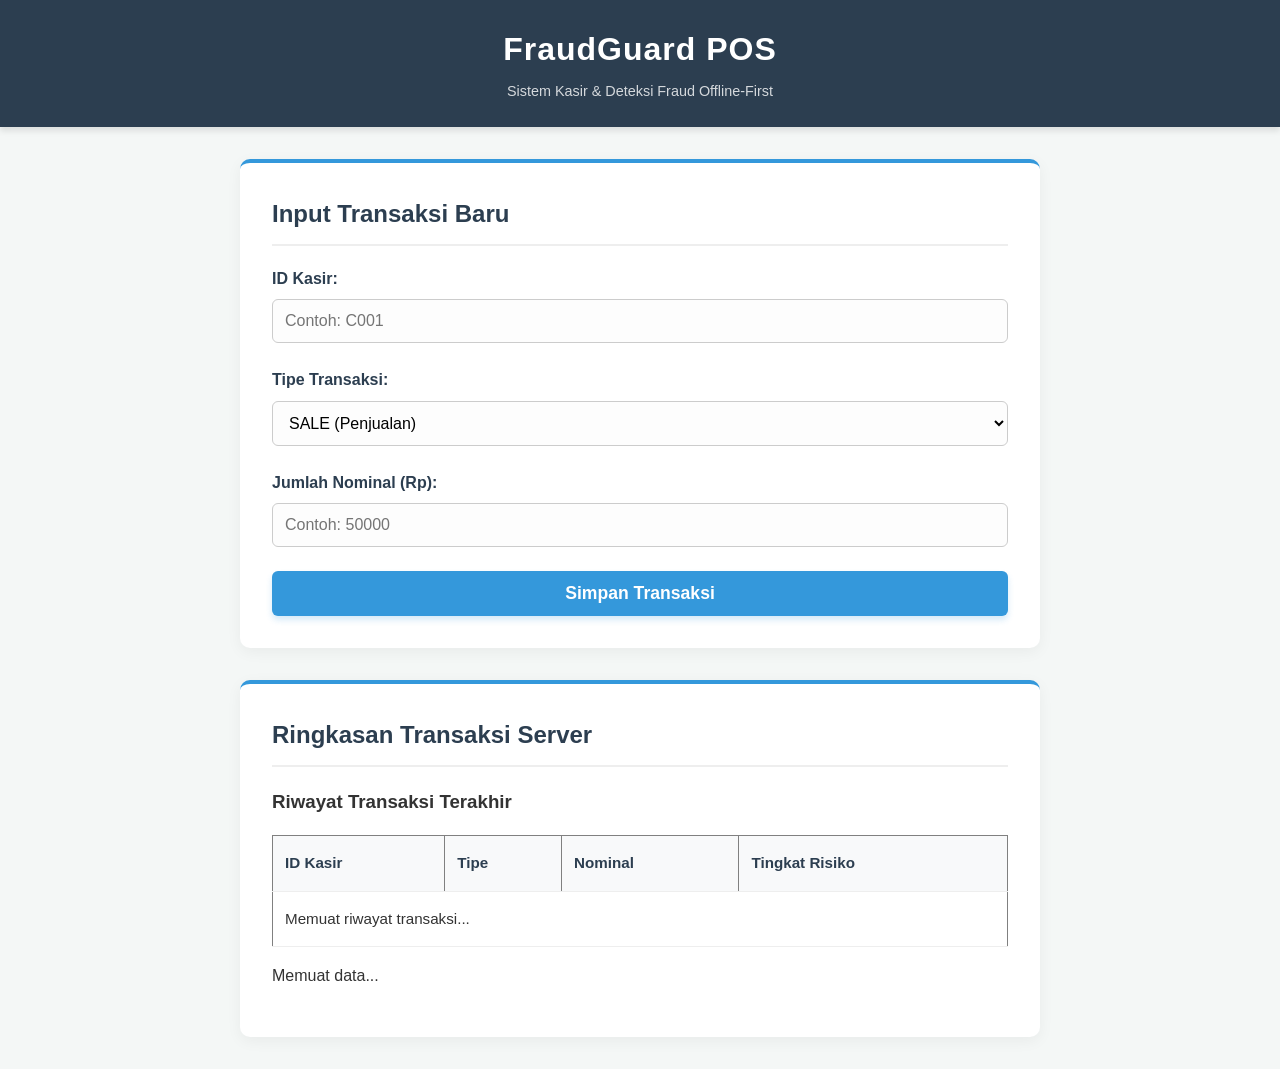
==== pwa/index.html @ b14b24f3 "feat(pwa): add Progressive Web App with offline-first cashier interface - Add PWA frontend for cashi" ====
<!DOCTYPE html>
<html lang="id">
<head>
    <meta charset="UTF-8">
    <meta name="viewport" content="width=device-width, initial-scale=1.0">
    <title>FraudGuard Point of Sale</title>
    <link rel="icon" href="data:,">
    
    <link rel="manifest" href="manifest.json">
    
    <link rel="stylesheet" href="style.css">
    
    <meta name="theme-color" content="#2c3e50">
</head>
<body>

    <header>
        <h1>FraudGuard POS</h1>
        <p>Sistem Kasir & Deteksi Fraud Offline-First</p>
    </header>

    <main>
        <section class="card">
            <h2>Input Transaksi Baru</h2>
            <form id="form-transaksi">
                <div class="form-group">
                    <label for="input-cashier">ID Kasir:</label>
                    <input type="text" id="input-cashier" required placeholder="Contoh: C001">
                </div>

                <div class="form-group">
                    <label for="input-type">Tipe Transaksi:</label>
                    <select id="input-type" required>
                        <option value="SALE">SALE (Penjualan)</option>
                        <option value="REFUND">REFUND (Pengembalian)</option>
                        <option value="VOID">VOID (Pembatalan)</option>
                        <option value="DISCOUNT">DISCOUNT (Diskon)</option>
                    </select>
                </div>

                <div class="form-group">
                    <label for="input-amount">Jumlah Nominal (Rp):</label>
                    <input type="number" id="input-amount" required min="0" placeholder="Contoh: 50000">
                </div>

                <button type="submit" class="btn-submit">Simpan Transaksi</button>
            </form>
        </section>

        <section class="card">
            <h2>Ringkasan Transaksi Server</h2>
            <div id="data-dashboard">
                <h3 style="margin-top: 20px;">Riwayat Transaksi Terakhir</h3>
        <table border="1" width="100%" style="border-collapse: collapse; text-align: left;">
            <thead>
                <tr>
                    <th>ID Kasir</th>
                    <th>Tipe</th>
                    <th>Nominal</th>
                    <th>Tingkat Risiko</th>
                </tr>
            </thead>
            <tbody id="body-riwayat-transaksi">
                <tr>
                    <td colspan="4">Memuat riwayat transaksi...</td>
                </tr>
            </tbody>
        </table>
                <p>Memuat data...</p>
            </div>
        </section>
    </main>

    <script src="db.js"></script>
    <script src="app.js"></script>

    <script>
        // Deklarasi variabel terlebih dahulu
        let pendaftaranSW;
        let pesanError;

        if ('serviceWorker' in navigator) {
            window.addEventListener('load', function() {
                navigator.serviceWorker.register('sw.js')
                    .then(function(registration) {
                        pendaftaranSW = registration;
                        console.log('Service Worker berhasil didaftarkan, scope:', pendaftaranSW.scope);
                    })
                    .catch(function(error) {
                        pesanError = error;
                        console.log('Pendaftaran Service Worker gagal:', pesanError);
                    });
            });
        }
    </script>
</body>
</html>
---- pwa/style.css ----
/* Tentukan Palet Warna dan Variabel Global */
:root {
    --primary-color: #2c3e50;
    --secondary-color: #3498db;
    --hover-color: #2980b9;
    --bg-color: #f4f7f6;
    --card-bg: #ffffff;
    --text-color: #333333;
    --border-radius: 10px;
}

/* Pengaturan Dasar Halaman */
body {
    font-family: 'Segoe UI', Tahoma, Geneva, Verdana, sans-serif;
    background-color: var(--bg-color);
    color: var(--text-color);
    margin: 0;
    padding: 0;
    line-height: 1.6;
}

/* Bagian Header / Kepala Web */
header {
    background-color: var(--primary-color);
    color: white;
    padding: 1.5rem;
    text-align: center;
    box-shadow: 0 4px 6px rgba(0,0,0,0.1);
}

header h1 {
    margin: 0;
    font-size: 2rem;
    letter-spacing: 1px;
}

header p {
    margin: 5px 0 0;
    opacity: 0.8;
    font-size: 0.9rem;
}

/* Pembungkus Konten Utama */
main {
    max-width: 800px;
    margin: 2rem auto;
    padding: 0 1.5rem;
}

/* Desain Kartu (Card) */
.card {
    background-color: var(--card-bg);
    border-radius: var(--border-radius);
    padding: 2rem;
    margin-bottom: 2rem;
    box-shadow: 0 4px 15px rgba(0,0,0,0.05);
    border-top: 4px solid var(--secondary-color);
}

.card h2 {
    margin-top: 0;
    color: var(--primary-color);
    border-bottom: 2px solid #eee;
    padding-bottom: 10px;
    margin-bottom: 20px;
}

/* Desain Form Kasir */
.form-group {
    margin-bottom: 1.5rem;
}

label {
    display: block;
    margin-bottom: 0.5rem;
    font-weight: 600;
    color: var(--primary-color);
}

input, select {
    width: 100%;
    padding: 12px;
    border: 1px solid #ccc;
    border-radius: 6px;
    box-sizing: border-box;
    font-size: 1rem;
    background-color: #fdfdfd;
    transition: border-color 0.3s;
}

input:focus, select:focus {
    border-color: var(--secondary-color);
    outline: none;
    box-shadow: 0 0 5px rgba(52, 152, 219, 0.3);
}

/* Desain Tombol Submit */
.btn-submit {
    background-color: var(--secondary-color);
    color: white;
    padding: 12px 20px;
    border: none;
    border-radius: 6px;
    font-size: 1.1rem;
    font-weight: bold;
    cursor: pointer;
    width: 100%;
    transition: background-color 0.3s, transform 0.1s;
    box-shadow: 0 4px 6px rgba(52, 152, 219, 0.2);
}

.btn-submit:hover {
    background-color: var(--hover-color);
}

.btn-submit:active {
    transform: translateY(2px);
}

/* Desain Tabel Riwayat Transaksi */
table {
    width: 100%;
    border-collapse: collapse;
    margin-top: 1rem;
    font-size: 0.95rem;
}

th, td {
    padding: 15px 12px;
    text-align: left;
    border-bottom: 1px solid #eee;
}

th {
    background-color: #f8f9fa;
    color: var(--primary-color);
    font-weight: 700;
}

tr:hover {
    background-color: #f1f5f9;
}

/* Desain Notifikasi (Alerts) dari AI */
.alert {
    padding: 15px 20px;
    margin: 20px auto;
    max-width: 800px;
    border-radius: 8px;
    font-weight: bold;
    text-align: center;
    box-shadow: 0 4px 6px rgba(0,0,0,0.1);
    animation: slideDown 0.4s ease-out;
}

.alert.success {
    background-color: #d4edda;
    color: #155724;
    border-left: 5px solid #28a745;
}

.alert.warning {
    background-color: #fff3cd;
    color: #856404;
    border-left: 5px solid #ffc107;
}

.alert.critical {
    background-color: #f8d7da;
    color: #721c24;
    border-left: 5px solid #dc3545;
}

/* Animasi Munculnya Notifikasi */
@keyframes slideDown {
    from { transform: translateY(-20px); opacity: 0; }
    to { transform: translateY(0); opacity: 1; }
}

/* Responsif untuk Layar HP */
@media (max-width: 600px) {
    .card {
        padding: 1.5rem;
    }
    
    table, thead, tbody, th, td, tr {
        display: block;
    }
    
    th {
        position: absolute;
        top: -9999px;
        left: -9999px;
    }
    
    tr { border: 1px solid #ccc; margin-bottom: 10px; border-radius: 6px; overflow: hidden; }
    
    td {
        border: none;
        border-bottom: 1px solid #eee;
        position: relative;
        padding-left: 50%;
    }
    
    td:before {
        position: absolute;
        top: 15px;
        left: 15px;
        width: 45%;
        padding-right: 10px;
        white-space: nowrap;
        font-weight: bold;
        color: var(--primary-color);
    }

    /* Memberi Label pada tabel di versi Mobile */
    td:nth-of-type(1):before { content: "ID Kasir:"; }
    td:nth-of-type(2):before { content: "Tipe:"; }
    td:nth-of-type(3):before { content: "Nominal:"; }
    td:nth-of-type(4):before { content: "Risiko:"; }
}
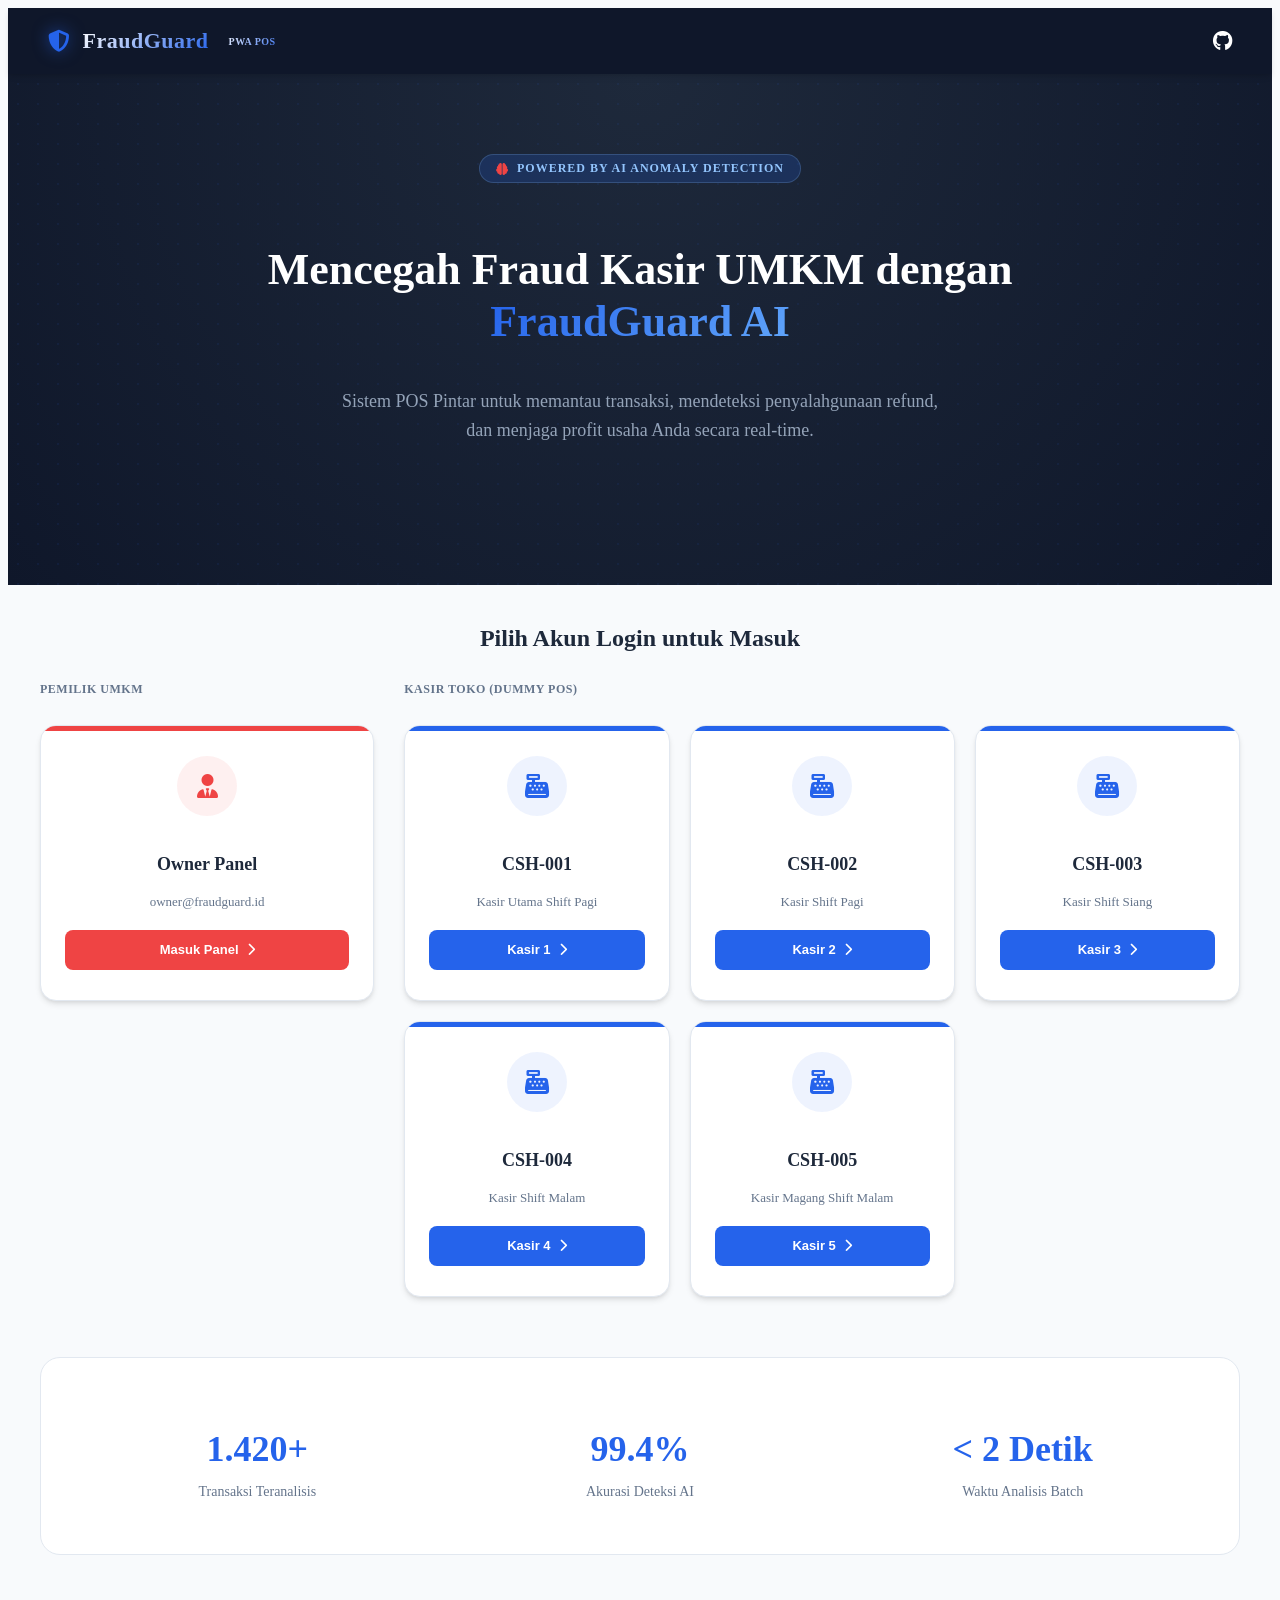
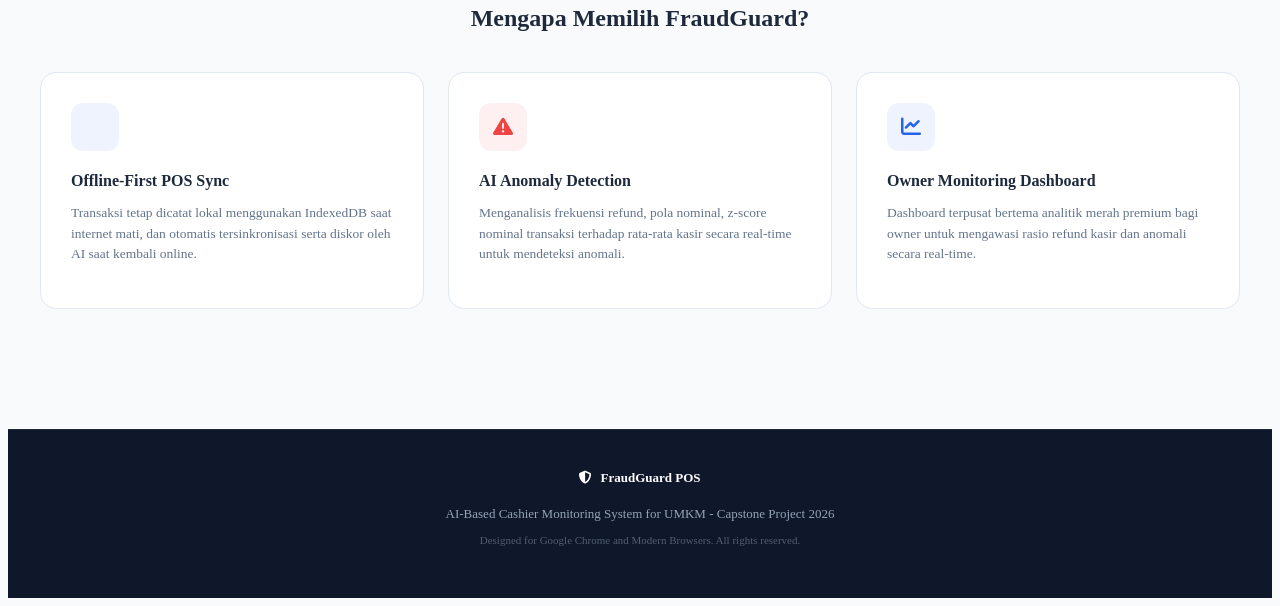
==== commit f2cade12: "feat(pwa): complete PWA frontend overhaul with full dashboard functionality ## Landing Page - Restru" ====
--- a/pwa/index.html
+++ b/pwa/index.html
@@ -1,97 +1,184 @@
 <!DOCTYPE html>
 <html lang="id">
+
 <head>
     <meta charset="UTF-8">
     <meta name="viewport" content="width=device-width, initial-scale=1.0">
-    <title>FraudGuard Point of Sale</title>
-    <link rel="icon" href="data:,">
-    
-    <link rel="manifest" href="manifest.json">
-    
-    <link rel="stylesheet" href="style.css">
-    
-    <meta name="theme-color" content="#2c3e50">
+    <title>FraudGuard POS - AI Cashier Monitoring System</title>
+
+    <!-- Google Fonts: Inter -->
+    <link rel="preconnect" href="https://fonts.googleapis.com">
+    <link rel="preconnect" href="https://fonts.gstatic.com" crossorigin>
+    <link href="https://fonts.googleapis.com/css2?family=Inter:wght@300;400;500;600;700;800&display=swap"
+        rel="stylesheet">
+
+    <!-- Font Awesome Icons -->
+    <link rel="stylesheet" href="https://cdnjs.cloudflare.com/ajax/libs/font-awesome/6.4.0/css/all.min.css">
+
+    <link rel="stylesheet" href="index.css">
 </head>
+
 <body>
 
+    <!-- Header Section -->
     <header>
-        <h1>FraudGuard POS</h1>
-        <p>Sistem Kasir & Deteksi Fraud Offline-First</p>
+        <div class="logo">
+            <i class="fa-solid fa-shield-halved"></i>
+            <span>FraudGuard</span>
+            <span class="tag">PWA POS</span>
+        </div>
+        <div>
+            <a href="https://github.com" target="_blank"
+                style="color: #FFFFFF; font-size: 20px; text-decoration: none;">
+                <i class="fa-brands fa-github"></i>
+            </a>
+        </div>
     </header>
 
-    <main>
-        <section class="card">
-            <h2>Input Transaksi Baru</h2>
-            <form id="form-transaksi">
-                <div class="form-group">
-                    <label for="input-cashier">ID Kasir:</label>
-                    <input type="text" id="input-cashier" required placeholder="Contoh: C001">
+    <!-- Hero Section -->
+    <section class="hero">
+        <div class="hero-badge">
+            <i class="fa-solid fa-brain"></i> Powered by AI Anomaly Detection
+        </div>
+        <h1>Mencegah Fraud Kasir UMKM dengan <span>FraudGuard AI</span></h1>
+        <p>Sistem POS Pintar untuk memantau transaksi, mendeteksi penyalahgunaan refund, dan menjaga profit usaha Anda
+            secara real-time.</p>
+    </section>
+
+    <!-- Login Area Workspace -->
+    <section class="workspace">
+        <div class="section-title">Pilih Akun Login untuk Masuk</div>
+
+        <div class="role-grid">
+
+            <!-- Owner Column -->
+            <div class="owner-column">
+                <div
+                    style="font-weight: 700; font-size: 12px; color: var(--text-muted); letter-spacing: 0.5px; text-transform: uppercase; margin-bottom: 8px;">
+                    PEMILIK UMKM</div>
+
+                <div class="login-card owner-card" onclick="loginAsOwner()">
+                    <div class="card-avatar">
+                        <i class="fa-solid fa-user-tie"></i>
+                    </div>
+                    <h3>Owner Panel</h3>
+                    <p>owner@fraudguard.id</p>
+                    <button class="btn-enter">
+                        <span>Masuk Panel</span> <i class="fa-solid fa-chevron-right"></i>
+                    </button>
+                </div>
+            </div>
+
+            <!-- Cashier Column -->
+            <div class="cashier-column">
+                <div
+                    style="font-weight: 700; font-size: 12px; color: var(--text-muted); letter-spacing: 0.5px; text-transform: uppercase; margin-bottom: 8px;">
+                    KASIR TOKO (DUMMY POS)</div>
+
+                <div class="cashier-list-grid">
+                    <!-- Kasir 1 -->
+                    <div class="login-card" onclick="loginAsCashier('CSH-001')">
+                        <div class="card-avatar"><i class="fa-solid fa-cash-register"></i></div>
+                        <h3>CSH-001</h3>
+                        <p>Kasir Utama Shift Pagi</p>
+                        <button class="btn-enter">Kasir 1 <i class="fa-solid fa-chevron-right"></i></button>
+                    </div>
+
+                    <!-- Kasir 2 -->
+                    <div class="login-card" onclick="loginAsCashier('CSH-002')">
+                        <div class="card-avatar"><i class="fa-solid fa-cash-register"></i></div>
+                        <h3>CSH-002</h3>
+                        <p>Kasir Shift Pagi</p>
+                        <button class="btn-enter">Kasir 2 <i class="fa-solid fa-chevron-right"></i></button>
+                    </div>
+
+                    <!-- Kasir 3 -->
+                    <div class="login-card" onclick="loginAsCashier('CSH-003')">
+                        <div class="card-avatar"><i class="fa-solid fa-cash-register"></i></div>
+                        <h3>CSH-003</h3>
+                        <p>Kasir Shift Siang</p>
+                        <button class="btn-enter">Kasir 3 <i class="fa-solid fa-chevron-right"></i></button>
+                    </div>
+
+                    <!-- Kasir 4 -->
+                    <div class="login-card" onclick="loginAsCashier('CSH-004')">
+                        <div class="card-avatar"><i class="fa-solid fa-cash-register"></i></div>
+                        <h3>CSH-004</h3>
+                        <p>Kasir Shift Malam</p>
+                        <button class="btn-enter">Kasir 4 <i class="fa-solid fa-chevron-right"></i></button>
+                    </div>
+
+                    <!-- Kasir 5 -->
+                    <div class="login-card" onclick="loginAsCashier('CSH-005')">
+                        <div class="card-avatar"><i class="fa-solid fa-cash-register"></i></div>
+                        <h3>CSH-005</h3>
+                        <p>Kasir Magang Shift Malam</p>
+                        <button class="btn-enter">Kasir 5 <i class="fa-solid fa-chevron-right"></i></button>
+                    </div>
+                </div>
+            </div>
+
+        </div>
+    </section>
+
+    <!-- Stats & Info -->
+    <section class="workspace" style="margin-top: 0;">
+        <div class="stats-section">
+            <div class="stats-grid">
+                <div class="stat-item">
+                    <h2>1.420+</h2>
+                    <p>Transaksi Teranalisis</p>
+                </div>
+                <div class="stat-item">
+                    <h2>99.4%</h2>
+                    <p>Akurasi Deteksi AI</p>
+                </div>
+                <div class="stat-item">
+                    <h2>&lt; 2 Detik</h2>
+                    <p>Waktu Analisis Batch</p>
+                </div>
+            </div>
+        </div>
+
+        <!-- Features Grid -->
+        <div class="features-section">
+            <h3 class="features-title">Mengapa Memilih FraudGuard?</h3>
+            <div class="features-grid">
+                <div class="feature-card">
+                    <div class="feature-icon"><i class="fa-solid fa-wifi-slash"></i></div>
+                    <h4>Offline-First POS Sync</h4>
+                    <p>Transaksi tetap dicatat lokal menggunakan IndexedDB saat internet mati, dan otomatis
+                        tersinkronisasi serta diskor oleh AI saat kembali online.</p>
                 </div>
 
-                <div class="form-group">
-                    <label for="input-type">Tipe Transaksi:</label>
-                    <select id="input-type" required>
-                        <option value="SALE">SALE (Penjualan)</option>
-                        <option value="REFUND">REFUND (Pengembalian)</option>
-                        <option value="VOID">VOID (Pembatalan)</option>
-                        <option value="DISCOUNT">DISCOUNT (Diskon)</option>
-                    </select>
+                <div class="feature-card red-feature">
+                    <div class="feature-icon"><i class="fa-solid fa-triangle-exclamation"></i></div>
+                    <h4>AI Anomaly Detection</h4>
+                    <p>Menganalisis frekuensi refund, pola nominal, z-score nominal transaksi terhadap rata-rata kasir
+                        secara real-time untuk mendeteksi anomali.</p>
                 </div>
 
-                <div class="form-group">
-                    <label for="input-amount">Jumlah Nominal (Rp):</label>
-                    <input type="number" id="input-amount" required min="0" placeholder="Contoh: 50000">
+                <div class="feature-card">
+                    <div class="feature-icon"><i class="fa-solid fa-chart-line"></i></div>
+                    <h4>Owner Monitoring Dashboard</h4>
+                    <p>Dashboard terpusat bertema analitik merah premium bagi owner untuk mengawasi rasio refund kasir
+                        dan anomali secara real-time.</p>
                 </div>
+            </div>
+        </div>
+    </section>
 
-                <button type="submit" class="btn-submit">Simpan Transaksi</button>
-            </form>
-        </section>
+    <!-- Footer -->
+    <footer>
+        <div class="footer-brand">
+            <i class="fa-solid fa-shield-halved"></i> FraudGuard POS
+        </div>
+        <p>AI-Based Cashier Monitoring System for UMKM - Capstone Project 2026</p>
+        <p style="opacity: 0.5; font-size: 11px;">Designed for Google Chrome and Modern Browsers. All rights reserved.
+        </p>
+    </footer>
 
-        <section class="card">
-            <h2>Ringkasan Transaksi Server</h2>
-            <div id="data-dashboard">
-                <h3 style="margin-top: 20px;">Riwayat Transaksi Terakhir</h3>
-        <table border="1" width="100%" style="border-collapse: collapse; text-align: left;">
-            <thead>
-                <tr>
-                    <th>ID Kasir</th>
-                    <th>Tipe</th>
-                    <th>Nominal</th>
-                    <th>Tingkat Risiko</th>
-                </tr>
-            </thead>
-            <tbody id="body-riwayat-transaksi">
-                <tr>
-                    <td colspan="4">Memuat riwayat transaksi...</td>
-                </tr>
-            </tbody>
-        </table>
-                <p>Memuat data...</p>
-            </div>
-        </section>
-    </main>
+    <script src="index.js" defer></script>
+</body>
 
-    <script src="db.js"></script>
-    <script src="app.js"></script>
-
-    <script>
-        // Deklarasi variabel terlebih dahulu
-        let pendaftaranSW;
-        let pesanError;
-
-        if ('serviceWorker' in navigator) {
-            window.addEventListener('load', function() {
-                navigator.serviceWorker.register('sw.js')
-                    .then(function(registration) {
-                        pendaftaranSW = registration;
-                        console.log('Service Worker berhasil didaftarkan, scope:', pendaftaranSW.scope);
-                    })
-                    .catch(function(error) {
-                        pesanError = error;
-                        console.log('Pendaftaran Service Worker gagal:', pesanError);
-                    });
-            });
-        }
-    </script>
-</body>
 </html>
--- a/pwa/index.css
+++ b/pwa/index.css
@@ -0,0 +1,406 @@
+/* Stylesheet for FraudGuard Landing Page */
+
+:root {
+    --primary-dark: #0F172A;
+    --primary-blue: #2563EB;
+    --primary-hover: #1D4ED8;
+    --accent-red: #EF4444;
+    --accent-red-hover: #DC2626;
+    --bg-body: #F8FAFC;
+    --bg-card: #FFFFFF;
+    --text-main: #1E293B;
+    --text-muted: #64748B;
+    --border-color: #E2E8F0;
+    --shadow-md: 0 4px 6px -1px rgba(0, 0, 0, 0.1), 0 2px 4px -2px rgba(0, 0, 0, 0.1);
+    --shadow-lg: 0 10px 15px -3px rgba(0, 0, 0, 0.1), 0 4px 6px -4px rgba(0, 0, 0, 0.1);
+}
+
+body {
+    background-color: var(--bg-body);
+    color: var(--text-main);
+    min-height: 100vh;
+    display: flex;
+    flex-direction: column;
+    overflow-x: hidden;
+}
+
+/* Header Style */
+header {
+    background-color: var(--primary-dark);
+    padding: 20px 40px;
+    display: flex;
+    align-items: center;
+    justify-content: space-between;
+    color: #FFFFFF;
+    position: sticky;
+    top: 0;
+    z-index: 100;
+    box-shadow: var(--shadow-md);
+}
+
+.logo {
+    display: flex;
+    align-items: center;
+    gap: 12px;
+    font-size: 22px;
+    font-weight: 800;
+    letter-spacing: 0.5px;
+}
+
+.logo i {
+    color: var(--primary-blue);
+    filter: drop-shadow(0 0 8px rgba(37, 99, 235, 0.6));
+}
+
+.logo span {
+    background: linear-gradient(135deg, #FFFFFF, var(--primary-blue));
+    -webkit-background-clip: text;
+    -webkit-text-fill-color: transparent;
+}
+
+.logo .tag {
+    font-size: 10px;
+    font-weight: 700;
+    background-color: var(--accent-red);
+    color: #FFFFFF;
+    padding: 3px 8px;
+    border-radius: 20px;
+    text-transform: uppercase;
+}
+
+/* Hero Section */
+.hero {
+    background: radial-gradient(circle at top, #1E293B, var(--primary-dark));
+    color: #FFFFFF;
+    padding: 80px 40px 100px;
+    text-align: center;
+    display: flex;
+    flex-direction: column;
+    align-items: center;
+    position: relative;
+    overflow: hidden;
+}
+
+.hero::before {
+    content: '';
+    position: absolute;
+    top: 0;
+    left: 0;
+    right: 0;
+    bottom: 0;
+    background-image: radial-gradient(rgba(37, 99, 235, 0.1) 1px, transparent 1px);
+    background-size: 20px 20px;
+    opacity: 0.8;
+    pointer-events: none;
+}
+
+.hero-badge {
+    background-color: rgba(37, 99, 235, 0.2);
+    color: #93C5FD;
+    font-size: 12px;
+    font-weight: 700;
+    padding: 6px 16px;
+    border-radius: 30px;
+    text-transform: uppercase;
+    letter-spacing: 1px;
+    margin-bottom: 24px;
+    display: inline-flex;
+    align-items: center;
+    gap: 8px;
+    border: 1px solid rgba(147, 197, 253, 0.2);
+}
+
+.hero-badge i {
+    color: var(--accent-red);
+}
+
+.hero h1 {
+    font-size: 44px;
+    font-weight: 850;
+    line-height: 1.2;
+    max-width: 800px;
+    margin-bottom: 20px;
+}
+
+.hero h1 span {
+    background: linear-gradient(135deg, var(--primary-blue), #60A5FA);
+    -webkit-background-clip: text;
+    -webkit-text-fill-color: transparent;
+}
+
+.hero p {
+    font-size: 18px;
+    color: #94A3B8;
+    max-width: 600px;
+    line-height: 1.6;
+    margin-bottom: 40px;
+}
+
+/* Main Workspace: Role Selection & Logins */
+.workspace {
+    max-width: 1200px;
+    margin: 40px auto 60px;
+    padding: 0 20px;
+    width: 100%;
+    z-index: 10;
+}
+
+.section-title {
+    text-align: center;
+    margin-bottom: 30px;
+    font-size: 24px;
+    font-weight: 800;
+    color: var(--text-main);
+}
+
+.role-grid {
+    display: grid;
+    grid-template-columns: 1fr 2.5fr;
+    gap: 30px;
+}
+
+@media (max-width: 900px) {
+    .role-grid {
+        grid-template-columns: 1fr;
+    }
+    .hero h1 {
+        font-size: 32px;
+    }
+}
+
+.owner-column, .cashier-column {
+    display: flex;
+    flex-direction: column;
+    gap: 20px;
+}
+
+.cashier-list-grid {
+    display: grid;
+    grid-template-columns: repeat(auto-fit, minmax(200px, 1fr));
+    gap: 20px;
+}
+
+.login-card {
+    background-color: var(--bg-card);
+    border: 1px solid var(--border-color);
+    border-radius: 16px;
+    padding: 30px 24px;
+    box-shadow: var(--shadow-md);
+    text-align: center;
+    cursor: pointer;
+    display: flex;
+    flex-direction: column;
+    align-items: center;
+    position: relative;
+    overflow: hidden;
+}
+
+.login-card:hover {
+    transform: translateY(-8px);
+    box-shadow: var(--shadow-lg);
+    border-color: var(--primary-blue);
+}
+
+.login-card.owner-card:hover {
+    border-color: var(--accent-red);
+}
+
+.login-card::after {
+    content: '';
+    position: absolute;
+    top: 0;
+    left: 0;
+    width: 100%;
+    height: 5px;
+    background-color: var(--primary-blue);
+}
+
+.login-card.owner-card::after {
+    background-color: var(--accent-red);
+}
+
+.card-avatar {
+    width: 60px;
+    height: 60px;
+    border-radius: 50%;
+    background-color: rgba(37, 99, 235, 0.08);
+    color: var(--primary-blue);
+    display: flex;
+    align-items: center;
+    justify-content: center;
+    font-size: 24px;
+    margin-bottom: 20px;
+}
+
+.login-card.owner-card .card-avatar {
+    background-color: rgba(239, 68, 68, 0.08);
+    color: var(--accent-red);
+}
+
+.login-card h3 {
+    font-size: 18px;
+    font-weight: 750;
+    margin-bottom: 6px;
+}
+
+.login-card p {
+    font-size: 13px;
+    color: var(--text-muted);
+    margin-bottom: 20px;
+}
+
+.btn-enter {
+    width: 100%;
+    height: 40px;
+    border-radius: 8px;
+    border: none;
+    background-color: var(--primary-blue);
+    color: #FFFFFF;
+    font-weight: 600;
+    font-size: 13px;
+    cursor: pointer;
+    display: flex;
+    align-items: center;
+    justify-content: center;
+    gap: 8px;
+}
+
+.login-card.owner-card .btn-enter {
+    background-color: var(--accent-red);
+}
+
+.login-card:hover .btn-enter {
+    background-color: var(--primary-hover);
+}
+
+.login-card.owner-card:hover .btn-enter {
+    background-color: var(--accent-red-hover);
+}
+
+/* Stats & Security Section */
+.stats-section {
+    background-color: #FFFFFF;
+    border: 1px solid var(--border-color);
+    border-radius: 20px;
+    padding: 40px;
+    margin-bottom: 50px;
+    box-shadow: var(--shadow-sm);
+}
+
+.stats-grid {
+    display: grid;
+    grid-template-columns: repeat(3, 1fr);
+    gap: 30px;
+    text-align: center;
+}
+
+@media (max-width: 768px) {
+    .stats-grid {
+        grid-template-columns: 1fr;
+    }
+}
+
+.stat-item h2 {
+    font-size: 36px;
+    font-weight: 850;
+    color: var(--primary-blue);
+    margin-bottom: 6px;
+}
+
+.stat-item p {
+    font-size: 14px;
+    color: var(--text-muted);
+    font-weight: 500;
+}
+
+/* Features Section */
+.features-section {
+    margin-bottom: 60px;
+}
+
+.features-title {
+    text-align: center;
+    margin-bottom: 40px;
+    font-size: 24px;
+    font-weight: 800;
+}
+
+.features-grid {
+    display: grid;
+    grid-template-columns: repeat(3, 1fr);
+    gap: 24px;
+}
+
+@media (max-width: 900px) {
+    .features-grid {
+        grid-template-columns: 1fr;
+    }
+}
+
+.feature-card {
+    background-color: #FFFFFF;
+    border: 1px solid var(--border-color);
+    border-radius: 16px;
+    padding: 30px;
+    box-shadow: var(--shadow-sm);
+}
+
+.feature-card:hover {
+    transform: translateY(-4px);
+    box-shadow: var(--shadow-md);
+}
+
+.feature-icon {
+    width: 48px;
+    height: 48px;
+    border-radius: 12px;
+    background-color: rgba(37, 99, 235, 0.08);
+    color: var(--primary-blue);
+    display: flex;
+    align-items: center;
+    justify-content: center;
+    font-size: 20px;
+    margin-bottom: 20px;
+}
+
+.feature-card.red-feature .feature-icon {
+    background-color: rgba(239, 68, 68, 0.08);
+    color: var(--accent-red);
+}
+
+.feature-card h4 {
+    font-size: 16px;
+    font-weight: 750;
+    margin-bottom: 8px;
+}
+
+.feature-card p {
+    font-size: 13.5px;
+    color: var(--text-muted);
+    line-height: 1.5;
+}
+
+/* Footer */
+footer {
+    background-color: var(--primary-dark);
+    color: #94A3B8;
+    padding: 40px 20px;
+    text-align: center;
+    font-size: 13px;
+    border-top: 1px solid rgba(255, 255, 255, 0.08);
+    margin-top: auto;
+}
+
+footer p {
+    margin-bottom: 12px;
+}
+
+.footer-brand {
+    display: flex;
+    align-items: center;
+    justify-content: center;
+    gap: 8px;
+    color: #FFFFFF;
+    font-weight: 750;
+    margin-bottom: 20px;
+}
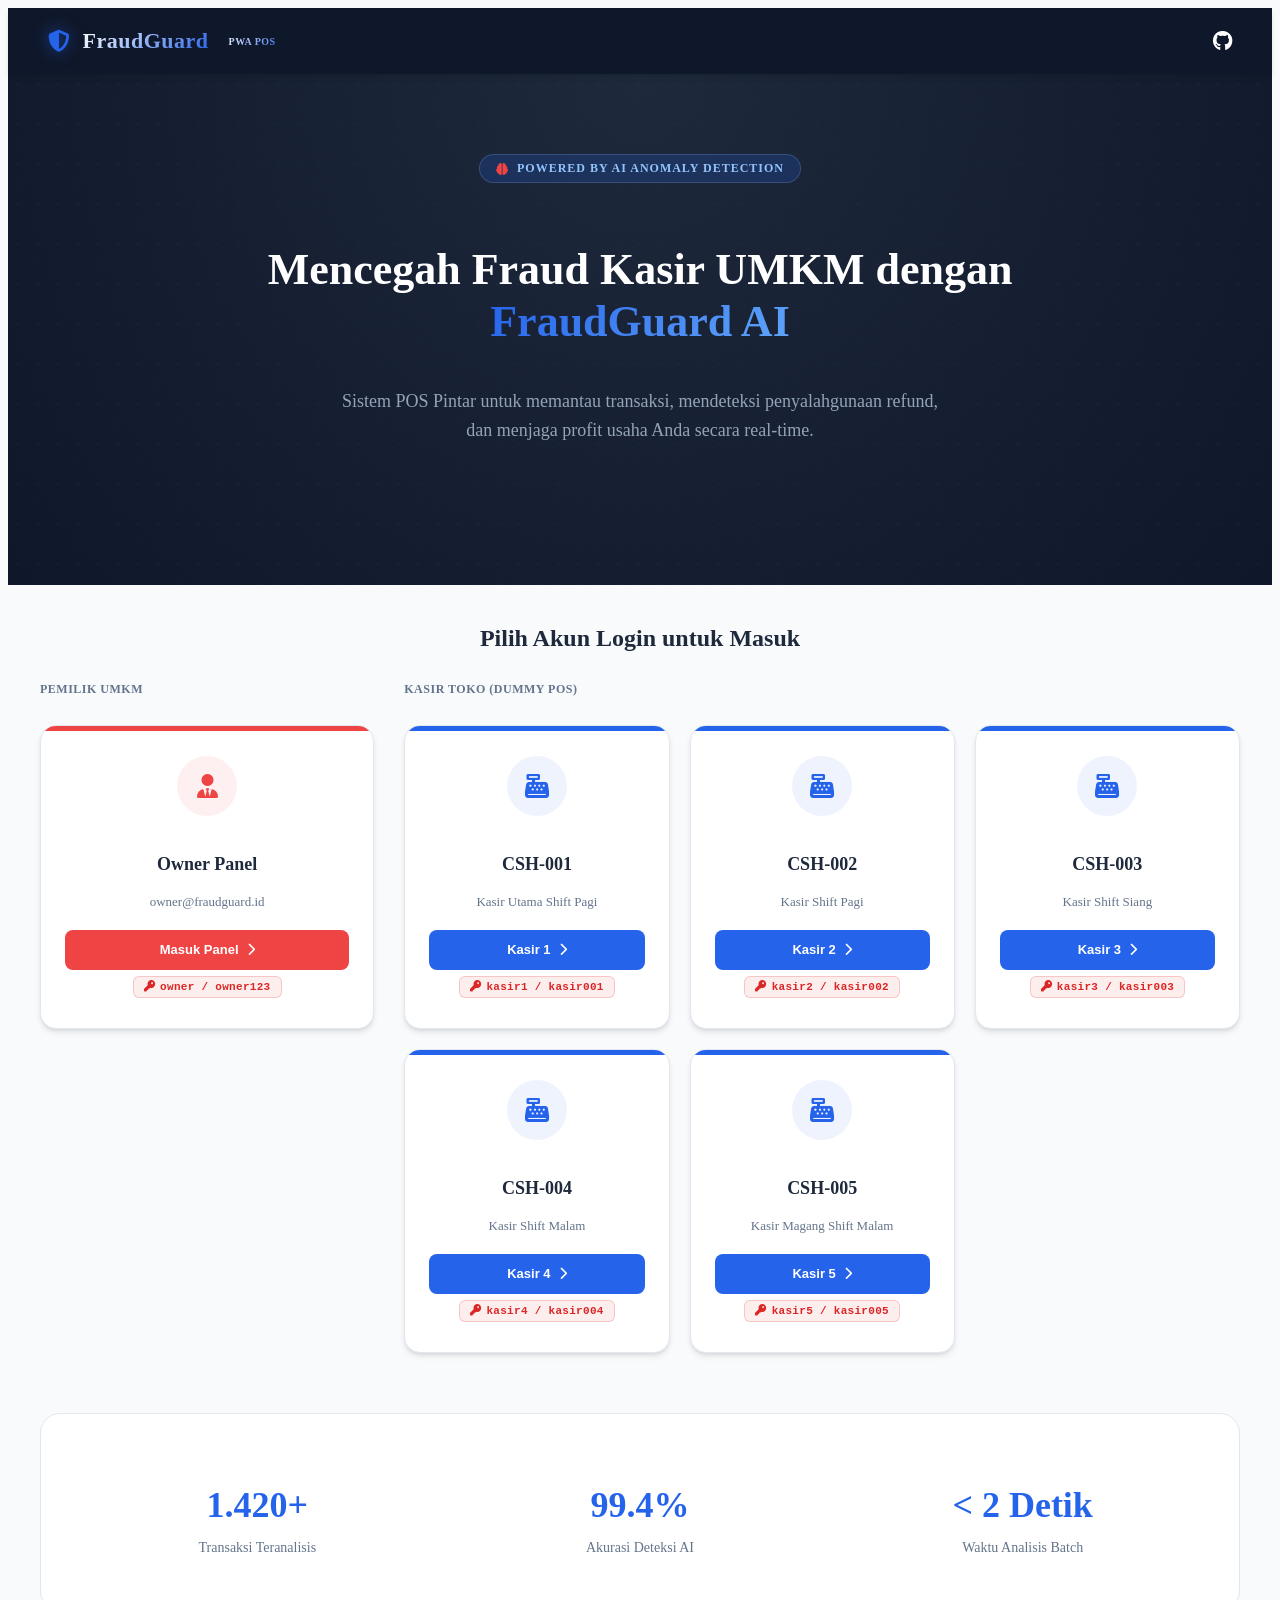
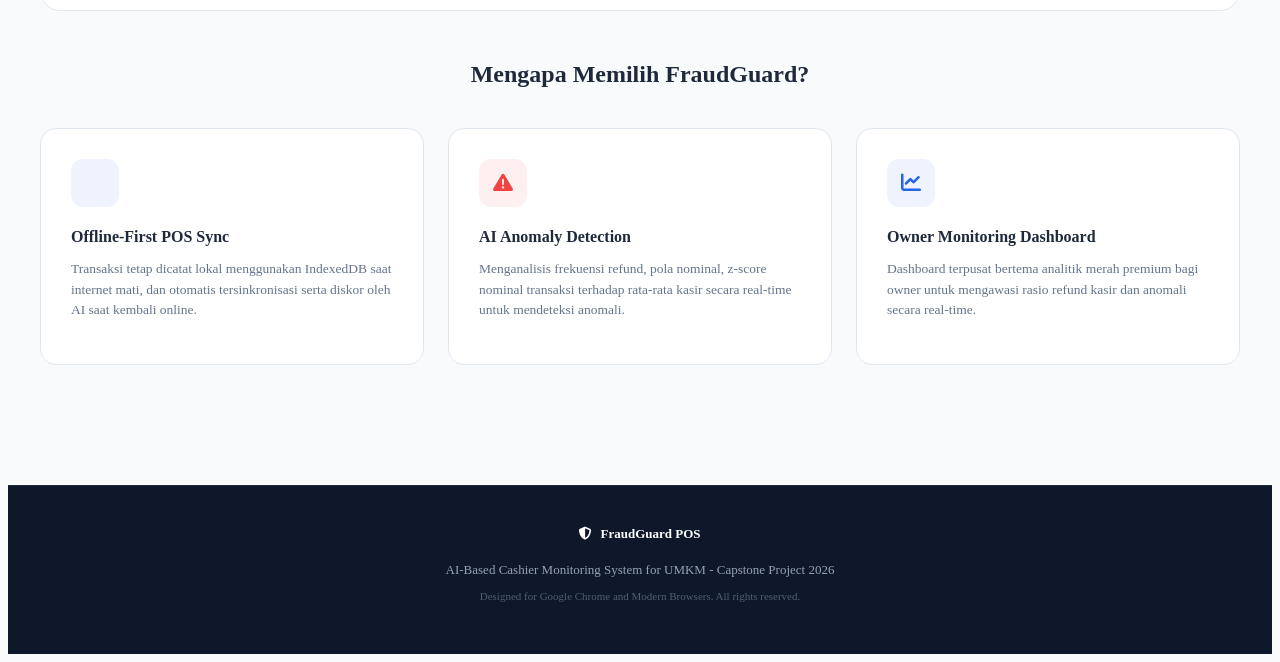
==== commit 81c2dbed: "feat: reactivation request flow + login authentication system" ====
--- a/pwa/index.html
+++ b/pwa/index.html
@@ -66,6 +66,7 @@
                     <button class="btn-enter">
                         <span>Masuk Panel</span> <i class="fa-solid fa-chevron-right"></i>
                     </button>
+                    <div class="cred-hint"><i class="fa-solid fa-key"></i> owner / owner123</div>
                 </div>
             </div>
 
@@ -82,6 +83,7 @@
                         <h3>CSH-001</h3>
                         <p>Kasir Utama Shift Pagi</p>
                         <button class="btn-enter">Kasir 1 <i class="fa-solid fa-chevron-right"></i></button>
+                        <div class="cred-hint"><i class="fa-solid fa-key"></i> kasir1 / kasir001</div>
                     </div>
 
                     <!-- Kasir 2 -->
@@ -90,6 +92,7 @@
                         <h3>CSH-002</h3>
                         <p>Kasir Shift Pagi</p>
                         <button class="btn-enter">Kasir 2 <i class="fa-solid fa-chevron-right"></i></button>
+                        <div class="cred-hint"><i class="fa-solid fa-key"></i> kasir2 / kasir002</div>
                     </div>
 
                     <!-- Kasir 3 -->
@@ -98,6 +101,7 @@
                         <h3>CSH-003</h3>
                         <p>Kasir Shift Siang</p>
                         <button class="btn-enter">Kasir 3 <i class="fa-solid fa-chevron-right"></i></button>
+                        <div class="cred-hint"><i class="fa-solid fa-key"></i> kasir3 / kasir003</div>
                     </div>
 
                     <!-- Kasir 4 -->
@@ -106,6 +110,7 @@
                         <h3>CSH-004</h3>
                         <p>Kasir Shift Malam</p>
                         <button class="btn-enter">Kasir 4 <i class="fa-solid fa-chevron-right"></i></button>
+                        <div class="cred-hint"><i class="fa-solid fa-key"></i> kasir4 / kasir004</div>
                     </div>
 
                     <!-- Kasir 5 -->
@@ -114,6 +119,7 @@
                         <h3>CSH-005</h3>
                         <p>Kasir Magang Shift Malam</p>
                         <button class="btn-enter">Kasir 5 <i class="fa-solid fa-chevron-right"></i></button>
+                        <div class="cred-hint"><i class="fa-solid fa-key"></i> kasir5 / kasir005</div>
                     </div>
                 </div>
             </div>
@@ -178,6 +184,48 @@
         </p>
     </footer>
 
+    <!-- Login Modal -->
+    <div id="login-modal" style="display:none; position:fixed; inset:0; background:rgba(0,0,0,0.65); z-index:500; align-items:center; justify-content:center; backdrop-filter:blur(6px);">
+        <div class="login-modal-box" style="max-width:420px; width:90%; background:#161B2E; border-radius:20px; padding:36px; border:1px solid rgba(255,255,255,0.08); box-shadow:0 30px 60px rgba(0,0,0,0.5);">
+            <div style="display:flex; align-items:center; gap:14px; margin-bottom:28px;">
+                <div style="width:48px; height:48px; border-radius:50%; background:linear-gradient(135deg,#DC2626,#7F1D1D); display:flex; align-items:center; justify-content:center; flex-shrink:0;">
+                    <i class="fa-solid fa-shield-halved" style="color:white; font-size:20px;"></i>
+                </div>
+                <div>
+                    <h3 style="margin:0 0 2px; font-size:16px; font-weight:800; color:#fff;">FraudGuard POS</h3>
+                    <p id="login-modal-title" style="margin:0; font-size:13px; color:rgba(255,255,255,0.5); font-weight:500;">Login</p>
+                </div>
+                <button onclick="closeLoginModal()" style="margin-left:auto; background:transparent; border:none; color:rgba(255,255,255,0.4); font-size:20px; cursor:pointer; padding:4px 8px; border-radius:6px;" onmouseover="this.style.color='#fff'" onmouseout="this.style.color='rgba(255,255,255,0.4)'">&times;</button>
+            </div>
+
+            <form onsubmit="submitLogin(event)">
+                <div style="margin-bottom:16px;">
+                    <label style="display:block; font-size:12px; font-weight:700; color:rgba(255,255,255,0.5); letter-spacing:0.5px; text-transform:uppercase; margin-bottom:8px;">Username</label>
+                    <input id="login-username-field" type="text" readonly
+                        style="width:100%; height:44px; border:1.5px solid rgba(255,255,255,0.1); border-radius:10px; padding:0 14px; font-size:14px; font-weight:600; background:rgba(255,255,255,0.04); color:rgba(255,255,255,0.6); box-sizing:border-box; cursor:not-allowed; outline:none;">
+                </div>
+                <div style="margin-bottom:16px;">
+                    <label style="display:block; font-size:12px; font-weight:700; color:rgba(255,255,255,0.5); letter-spacing:0.5px; text-transform:uppercase; margin-bottom:8px;">Password</label>
+                    <input id="login-password-field" type="password" placeholder="Masukkan password..."
+                        style="width:100%; height:44px; border:1.5px solid rgba(255,255,255,0.12); border-radius:10px; padding:0 14px; font-size:14px; background:rgba(255,255,255,0.06); color:#fff; box-sizing:border-box; outline:none; transition:border-color 0.2s;"
+                        onfocus="this.style.borderColor='rgba(220,38,38,0.6)'"
+                        onblur="this.style.borderColor='rgba(255,255,255,0.12)'">
+                </div>
+
+                <!-- Error message -->
+                <div id="login-error-msg" style="display:none; background:rgba(220,38,38,0.12); border:1px solid rgba(220,38,38,0.3); border-radius:8px; padding:10px 14px; font-size:13px; color:#FCA5A5; margin-bottom:16px;">
+                    <i class="fa-solid fa-circle-exclamation"></i> <span></span>
+                </div>
+
+                <button id="login-submit-btn" type="submit"
+                    style="width:100%; height:46px; border:none; border-radius:10px; background:linear-gradient(135deg,#DC2626,#B91C1C); color:white; font-size:15px; font-weight:700; cursor:pointer; display:flex; align-items:center; justify-content:center; gap:10px; transition:opacity 0.2s;"
+                    onmouseover="this.style.opacity='0.85'" onmouseout="this.style.opacity='1'">
+                    <i class="fa-solid fa-right-to-bracket"></i> Masuk
+                </button>
+            </form>
+        </div>
+    </div>
+
     <script src="index.js" defer></script>
 </body>
 
--- a/pwa/index.css
+++ b/pwa/index.css
@@ -404,3 +404,32 @@
     font-weight: 750;
     margin-bottom: 20px;
 }
+
+/* Login Modal Shake Animation */
+@keyframes shakeModal {
+    0%   { transform: translateX(0); }
+    15%  { transform: translateX(-8px); }
+    30%  { transform: translateX(8px); }
+    45%  { transform: translateX(-6px); }
+    60%  { transform: translateX(6px); }
+    75%  { transform: translateX(-3px); }
+    90%  { transform: translateX(3px); }
+    100% { transform: translateX(0); }
+}
+
+/* Credential hint chip on login card */
+.cred-hint {
+    display: inline-flex;
+    align-items: center;
+    gap: 5px;
+    background: rgba(220,38,38,0.08);
+    border: 1px solid rgba(220,38,38,0.2);
+    border-radius: 6px;
+    padding: 4px 10px;
+    font-size: 11px;
+    font-weight: 700;
+    color: #DC2626;
+    font-family: 'Courier New', monospace;
+    letter-spacing: 0.3px;
+    margin-top: 6px;
+}
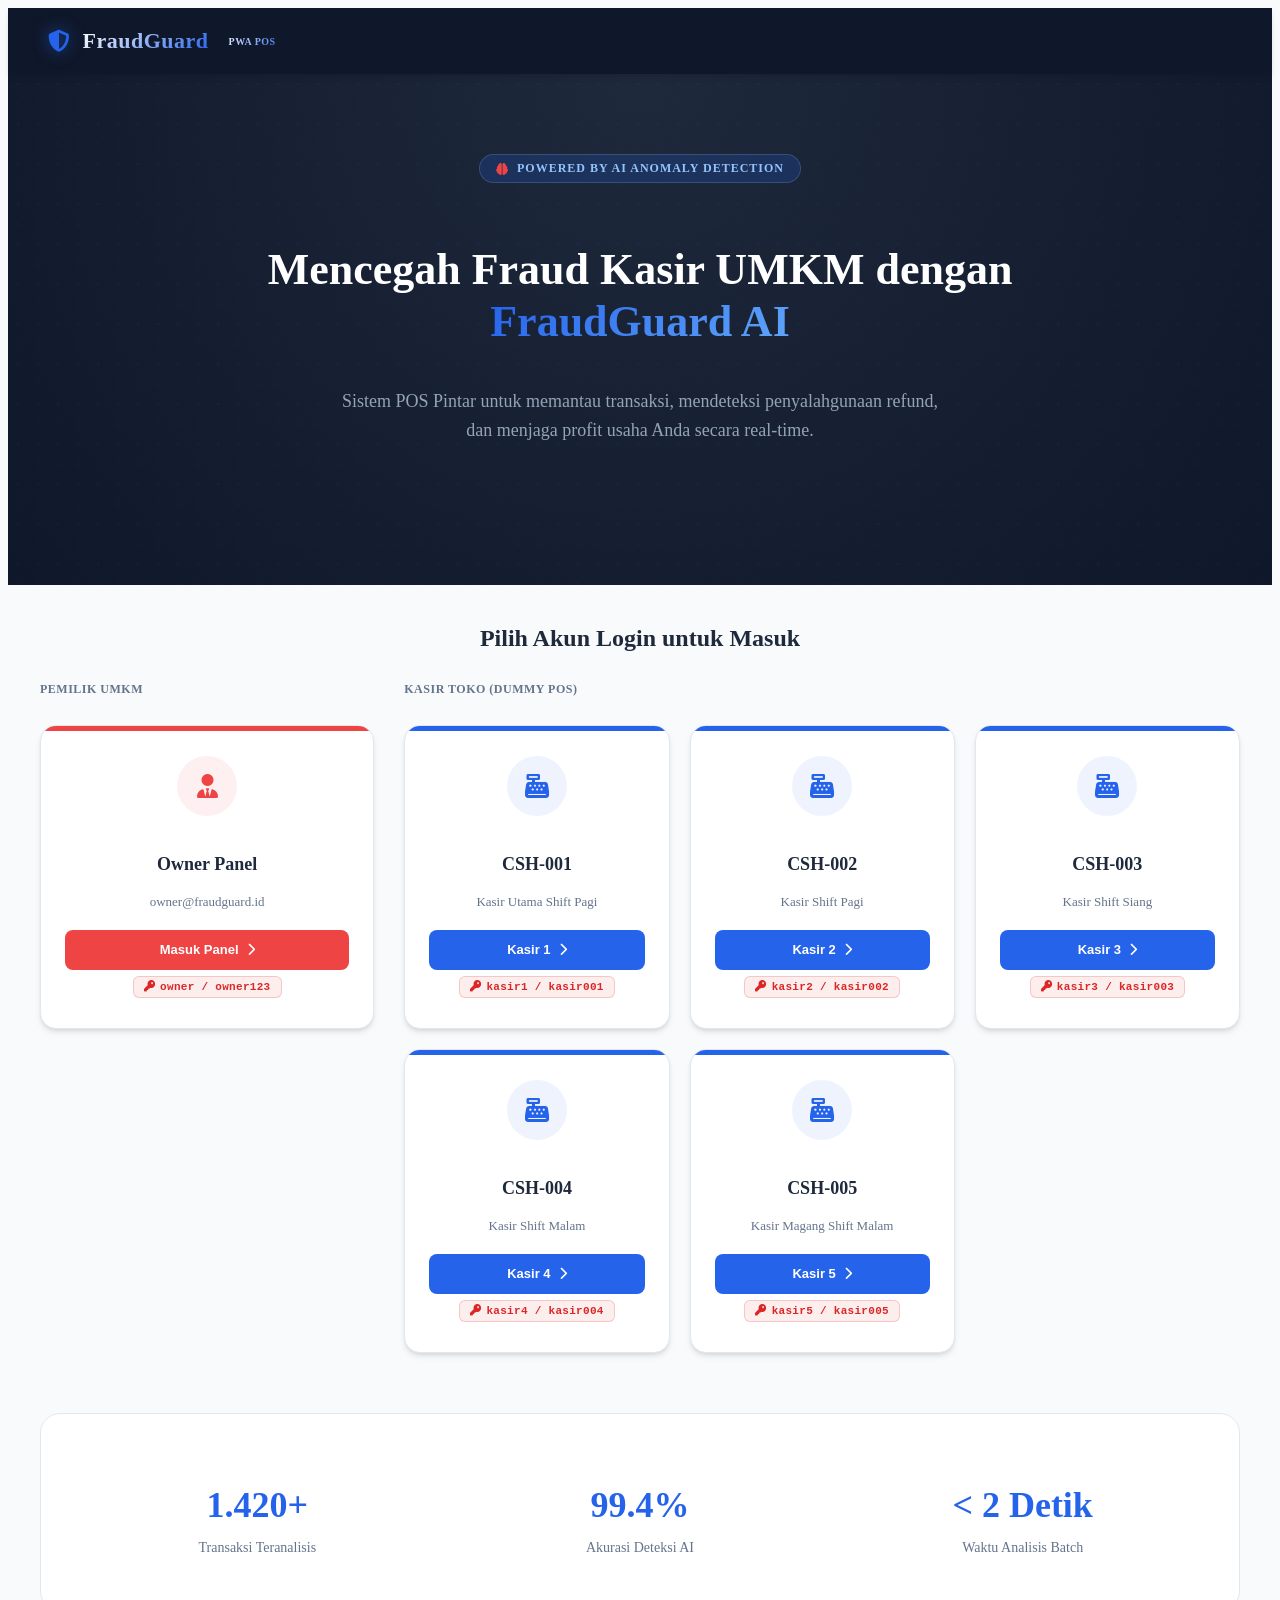
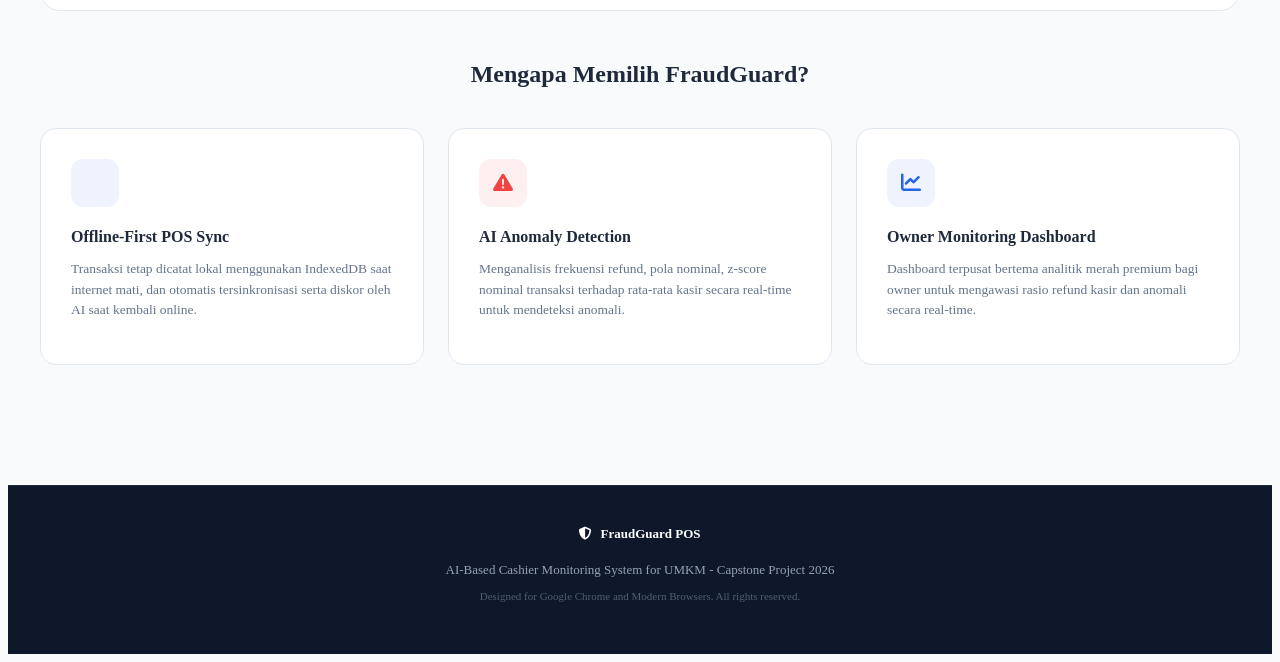
==== commit 8f7382e4: "feat(cashier): cancel/delete local unsynced transaction" ====
--- a/pwa/index.html
+++ b/pwa/index.html
@@ -26,12 +26,6 @@
             <i class="fa-solid fa-shield-halved"></i>
             <span>FraudGuard</span>
             <span class="tag">PWA POS</span>
-        </div>
-        <div>
-            <a href="https://github.com" target="_blank"
-                style="color: #FFFFFF; font-size: 20px; text-decoration: none;">
-                <i class="fa-brands fa-github"></i>
-            </a>
         </div>
     </header>
 
@@ -185,27 +179,36 @@
     </footer>
 
     <!-- Login Modal -->
-    <div id="login-modal" style="display:none; position:fixed; inset:0; background:rgba(0,0,0,0.65); z-index:500; align-items:center; justify-content:center; backdrop-filter:blur(6px);">
-        <div class="login-modal-box" style="max-width:420px; width:90%; background:#161B2E; border-radius:20px; padding:36px; border:1px solid rgba(255,255,255,0.08); box-shadow:0 30px 60px rgba(0,0,0,0.5);">
+    <div id="login-modal"
+        style="display:none; position:fixed; inset:0; background:rgba(0,0,0,0.65); z-index:500; align-items:center; justify-content:center; backdrop-filter:blur(6px);">
+        <div class="login-modal-box"
+            style="max-width:420px; width:90%; background:#161B2E; border-radius:20px; padding:36px; border:1px solid rgba(255,255,255,0.08); box-shadow:0 30px 60px rgba(0,0,0,0.5);">
             <div style="display:flex; align-items:center; gap:14px; margin-bottom:28px;">
-                <div style="width:48px; height:48px; border-radius:50%; background:linear-gradient(135deg,#DC2626,#7F1D1D); display:flex; align-items:center; justify-content:center; flex-shrink:0;">
+                <div
+                    style="width:48px; height:48px; border-radius:50%; background:linear-gradient(135deg,#DC2626,#7F1D1D); display:flex; align-items:center; justify-content:center; flex-shrink:0;">
                     <i class="fa-solid fa-shield-halved" style="color:white; font-size:20px;"></i>
                 </div>
                 <div>
                     <h3 style="margin:0 0 2px; font-size:16px; font-weight:800; color:#fff;">FraudGuard POS</h3>
-                    <p id="login-modal-title" style="margin:0; font-size:13px; color:rgba(255,255,255,0.5); font-weight:500;">Login</p>
-                </div>
-                <button onclick="closeLoginModal()" style="margin-left:auto; background:transparent; border:none; color:rgba(255,255,255,0.4); font-size:20px; cursor:pointer; padding:4px 8px; border-radius:6px;" onmouseover="this.style.color='#fff'" onmouseout="this.style.color='rgba(255,255,255,0.4)'">&times;</button>
+                    <p id="login-modal-title"
+                        style="margin:0; font-size:13px; color:rgba(255,255,255,0.5); font-weight:500;">Login</p>
+                </div>
+                <button onclick="closeLoginModal()"
+                    style="margin-left:auto; background:transparent; border:none; color:rgba(255,255,255,0.4); font-size:20px; cursor:pointer; padding:4px 8px; border-radius:6px;"
+                    onmouseover="this.style.color='#fff'"
+                    onmouseout="this.style.color='rgba(255,255,255,0.4)'">&times;</button>
             </div>
 
             <form onsubmit="submitLogin(event)">
                 <div style="margin-bottom:16px;">
-                    <label style="display:block; font-size:12px; font-weight:700; color:rgba(255,255,255,0.5); letter-spacing:0.5px; text-transform:uppercase; margin-bottom:8px;">Username</label>
+                    <label
+                        style="display:block; font-size:12px; font-weight:700; color:rgba(255,255,255,0.5); letter-spacing:0.5px; text-transform:uppercase; margin-bottom:8px;">Username</label>
                     <input id="login-username-field" type="text" readonly
                         style="width:100%; height:44px; border:1.5px solid rgba(255,255,255,0.1); border-radius:10px; padding:0 14px; font-size:14px; font-weight:600; background:rgba(255,255,255,0.04); color:rgba(255,255,255,0.6); box-sizing:border-box; cursor:not-allowed; outline:none;">
                 </div>
                 <div style="margin-bottom:16px;">
-                    <label style="display:block; font-size:12px; font-weight:700; color:rgba(255,255,255,0.5); letter-spacing:0.5px; text-transform:uppercase; margin-bottom:8px;">Password</label>
+                    <label
+                        style="display:block; font-size:12px; font-weight:700; color:rgba(255,255,255,0.5); letter-spacing:0.5px; text-transform:uppercase; margin-bottom:8px;">Password</label>
                     <input id="login-password-field" type="password" placeholder="Masukkan password..."
                         style="width:100%; height:44px; border:1.5px solid rgba(255,255,255,0.12); border-radius:10px; padding:0 14px; font-size:14px; background:rgba(255,255,255,0.06); color:#fff; box-sizing:border-box; outline:none; transition:border-color 0.2s;"
                         onfocus="this.style.borderColor='rgba(220,38,38,0.6)'"
@@ -213,7 +216,8 @@
                 </div>
 
                 <!-- Error message -->
-                <div id="login-error-msg" style="display:none; background:rgba(220,38,38,0.12); border:1px solid rgba(220,38,38,0.3); border-radius:8px; padding:10px 14px; font-size:13px; color:#FCA5A5; margin-bottom:16px;">
+                <div id="login-error-msg"
+                    style="display:none; background:rgba(220,38,38,0.12); border:1px solid rgba(220,38,38,0.3); border-radius:8px; padding:10px 14px; font-size:13px; color:#FCA5A5; margin-bottom:16px;">
                     <i class="fa-solid fa-circle-exclamation"></i> <span></span>
                 </div>
 
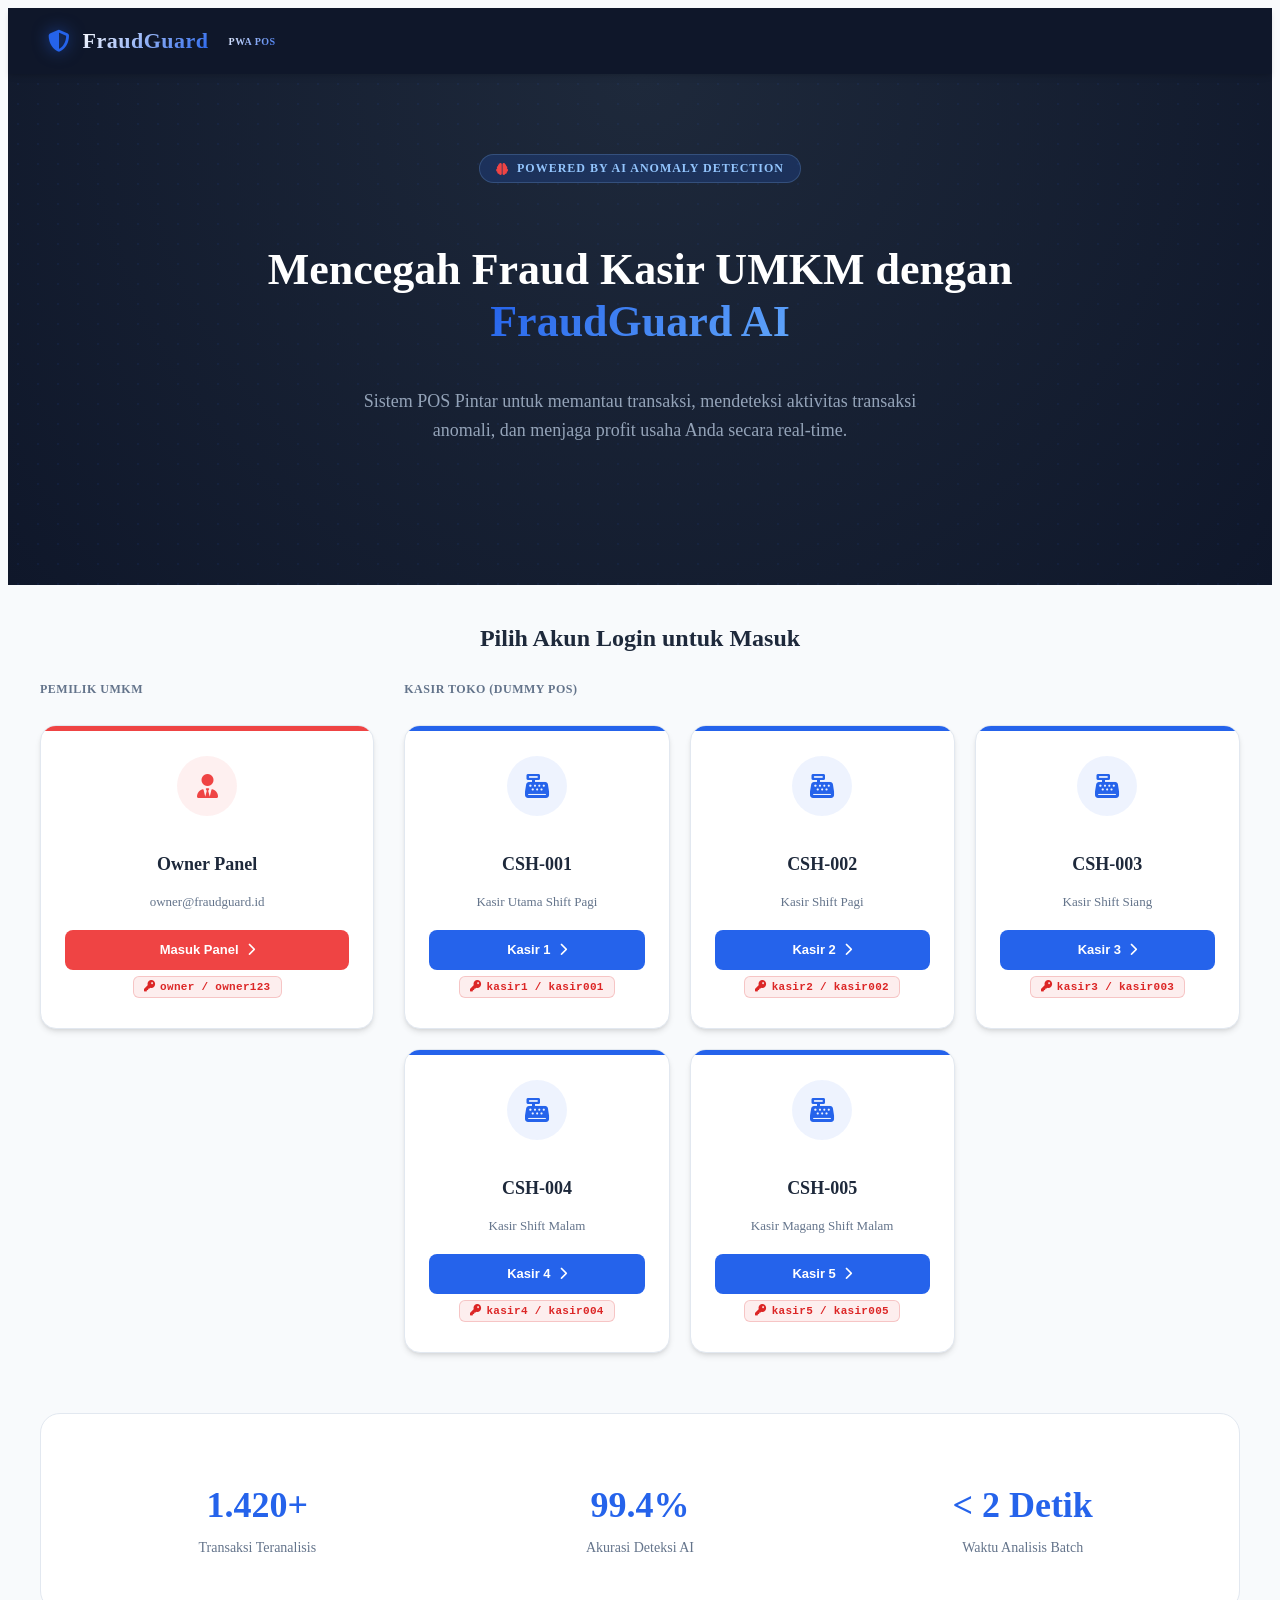
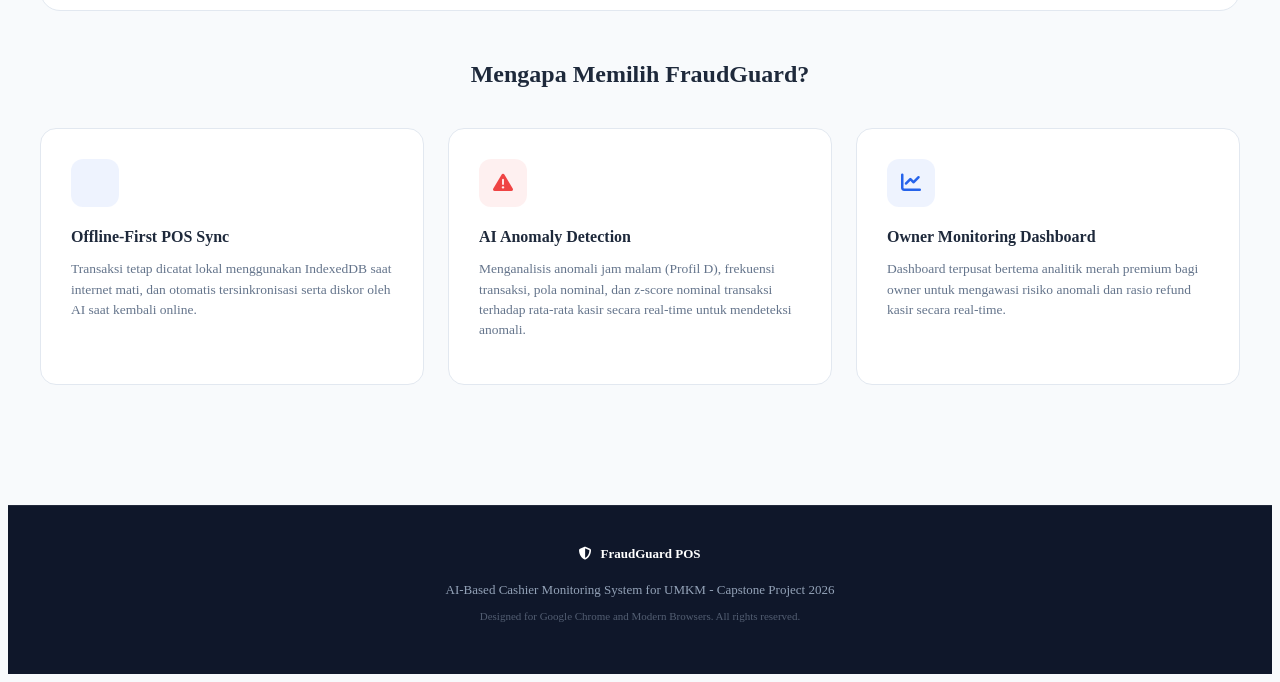
==== commit 6f438278: "feat(ml,api,pwa): V2 refactor for multi-anomaly detection (Profil D) - Refactored flat ML notebooks " ====
--- a/pwa/index.html
+++ b/pwa/index.html
@@ -35,7 +35,7 @@
             <i class="fa-solid fa-brain"></i> Powered by AI Anomaly Detection
         </div>
         <h1>Mencegah Fraud Kasir UMKM dengan <span>FraudGuard AI</span></h1>
-        <p>Sistem POS Pintar untuk memantau transaksi, mendeteksi penyalahgunaan refund, dan menjaga profit usaha Anda
+        <p>Sistem POS Pintar untuk memantau transaksi, mendeteksi aktivitas transaksi anomali, dan menjaga profit usaha Anda
             secara real-time.</p>
     </section>
 
@@ -154,15 +154,15 @@
                 <div class="feature-card red-feature">
                     <div class="feature-icon"><i class="fa-solid fa-triangle-exclamation"></i></div>
                     <h4>AI Anomaly Detection</h4>
-                    <p>Menganalisis frekuensi refund, pola nominal, z-score nominal transaksi terhadap rata-rata kasir
+                    <p>Menganalisis anomali jam malam (Profil D), frekuensi transaksi, pola nominal, dan z-score nominal transaksi terhadap rata-rata kasir
                         secara real-time untuk mendeteksi anomali.</p>
                 </div>
 
                 <div class="feature-card">
                     <div class="feature-icon"><i class="fa-solid fa-chart-line"></i></div>
                     <h4>Owner Monitoring Dashboard</h4>
-                    <p>Dashboard terpusat bertema analitik merah premium bagi owner untuk mengawasi rasio refund kasir
-                        dan anomali secara real-time.</p>
+                    <p>Dashboard terpusat bertema analitik merah premium bagi owner untuk mengawasi risiko anomali dan rasio refund kasir
+                        secara real-time.</p>
                 </div>
             </div>
         </div>
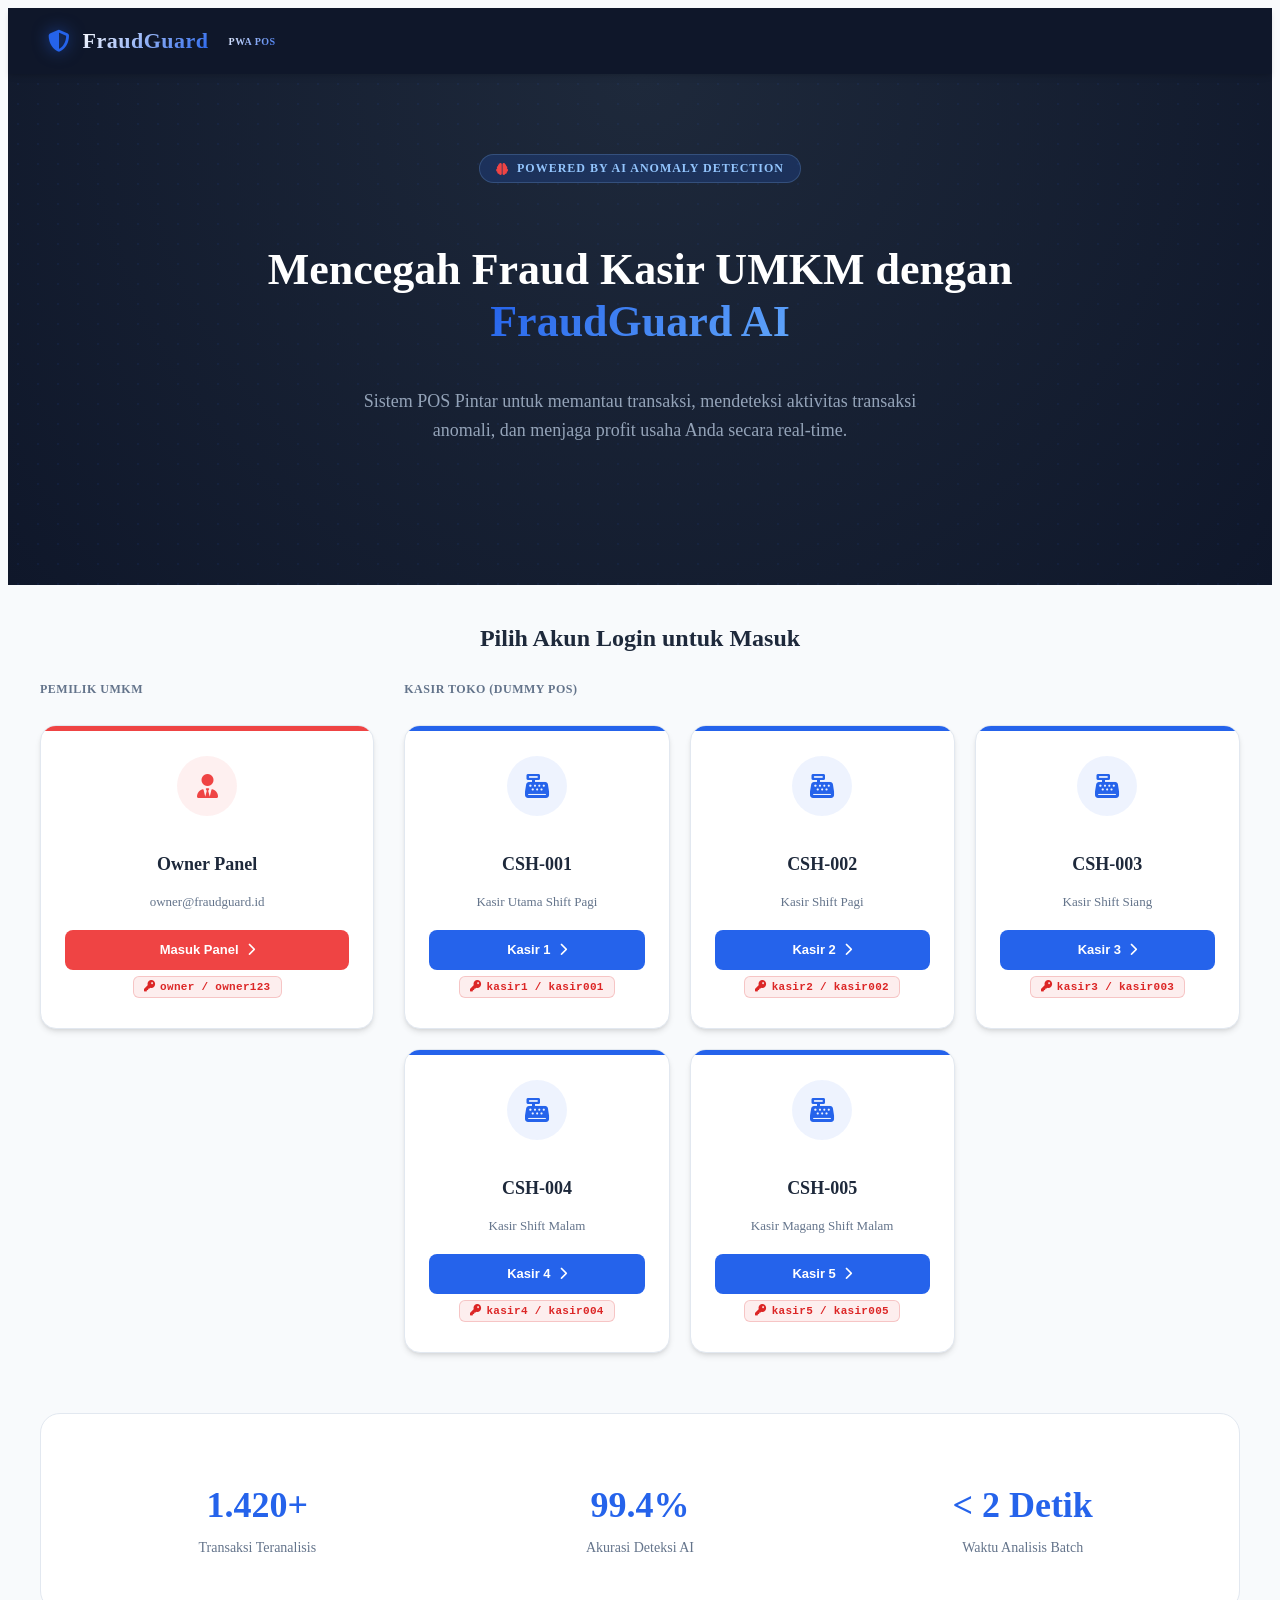
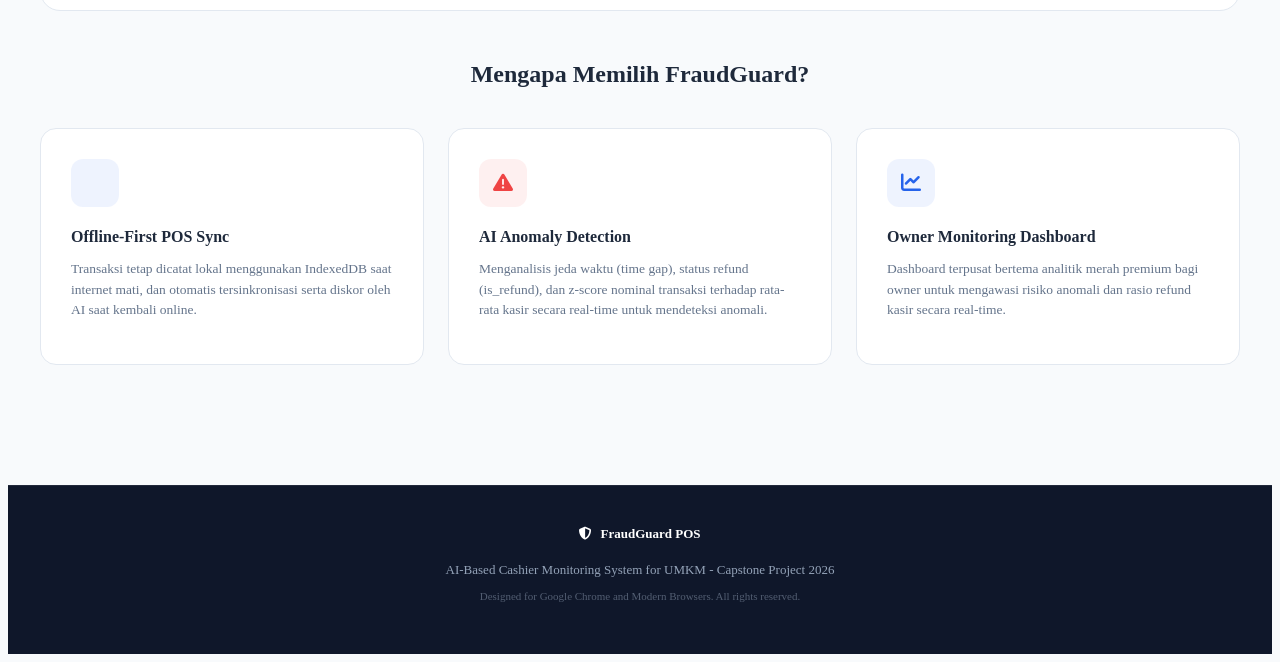
==== commit 42708c9b: "Update late night feature references to time gap, is refund, and amount z-score" ====
--- a/pwa/index.html
+++ b/pwa/index.html
@@ -16,6 +16,7 @@
     <link rel="stylesheet" href="https://cdnjs.cloudflare.com/ajax/libs/font-awesome/6.4.0/css/all.min.css">
 
     <link rel="stylesheet" href="index.css">
+    <link rel="manifest" href="manifest.json">
 </head>
 
 <body>
@@ -154,8 +155,7 @@
                 <div class="feature-card red-feature">
                     <div class="feature-icon"><i class="fa-solid fa-triangle-exclamation"></i></div>
                     <h4>AI Anomaly Detection</h4>
-                    <p>Menganalisis anomali jam malam (Profil D), frekuensi transaksi, pola nominal, dan z-score nominal transaksi terhadap rata-rata kasir
-                        secara real-time untuk mendeteksi anomali.</p>
+                    <p>Menganalisis jeda waktu (time gap), status refund (is_refund), dan z-score nominal transaksi terhadap rata-rata kasir secara real-time untuk mendeteksi anomali.</p>
                 </div>
 
                 <div class="feature-card">
--- a/pwa/index.css
+++ b/pwa/index.css
@@ -432,4 +432,4 @@
     font-family: 'Courier New', monospace;
     letter-spacing: 0.3px;
     margin-top: 6px;
-}
+}
